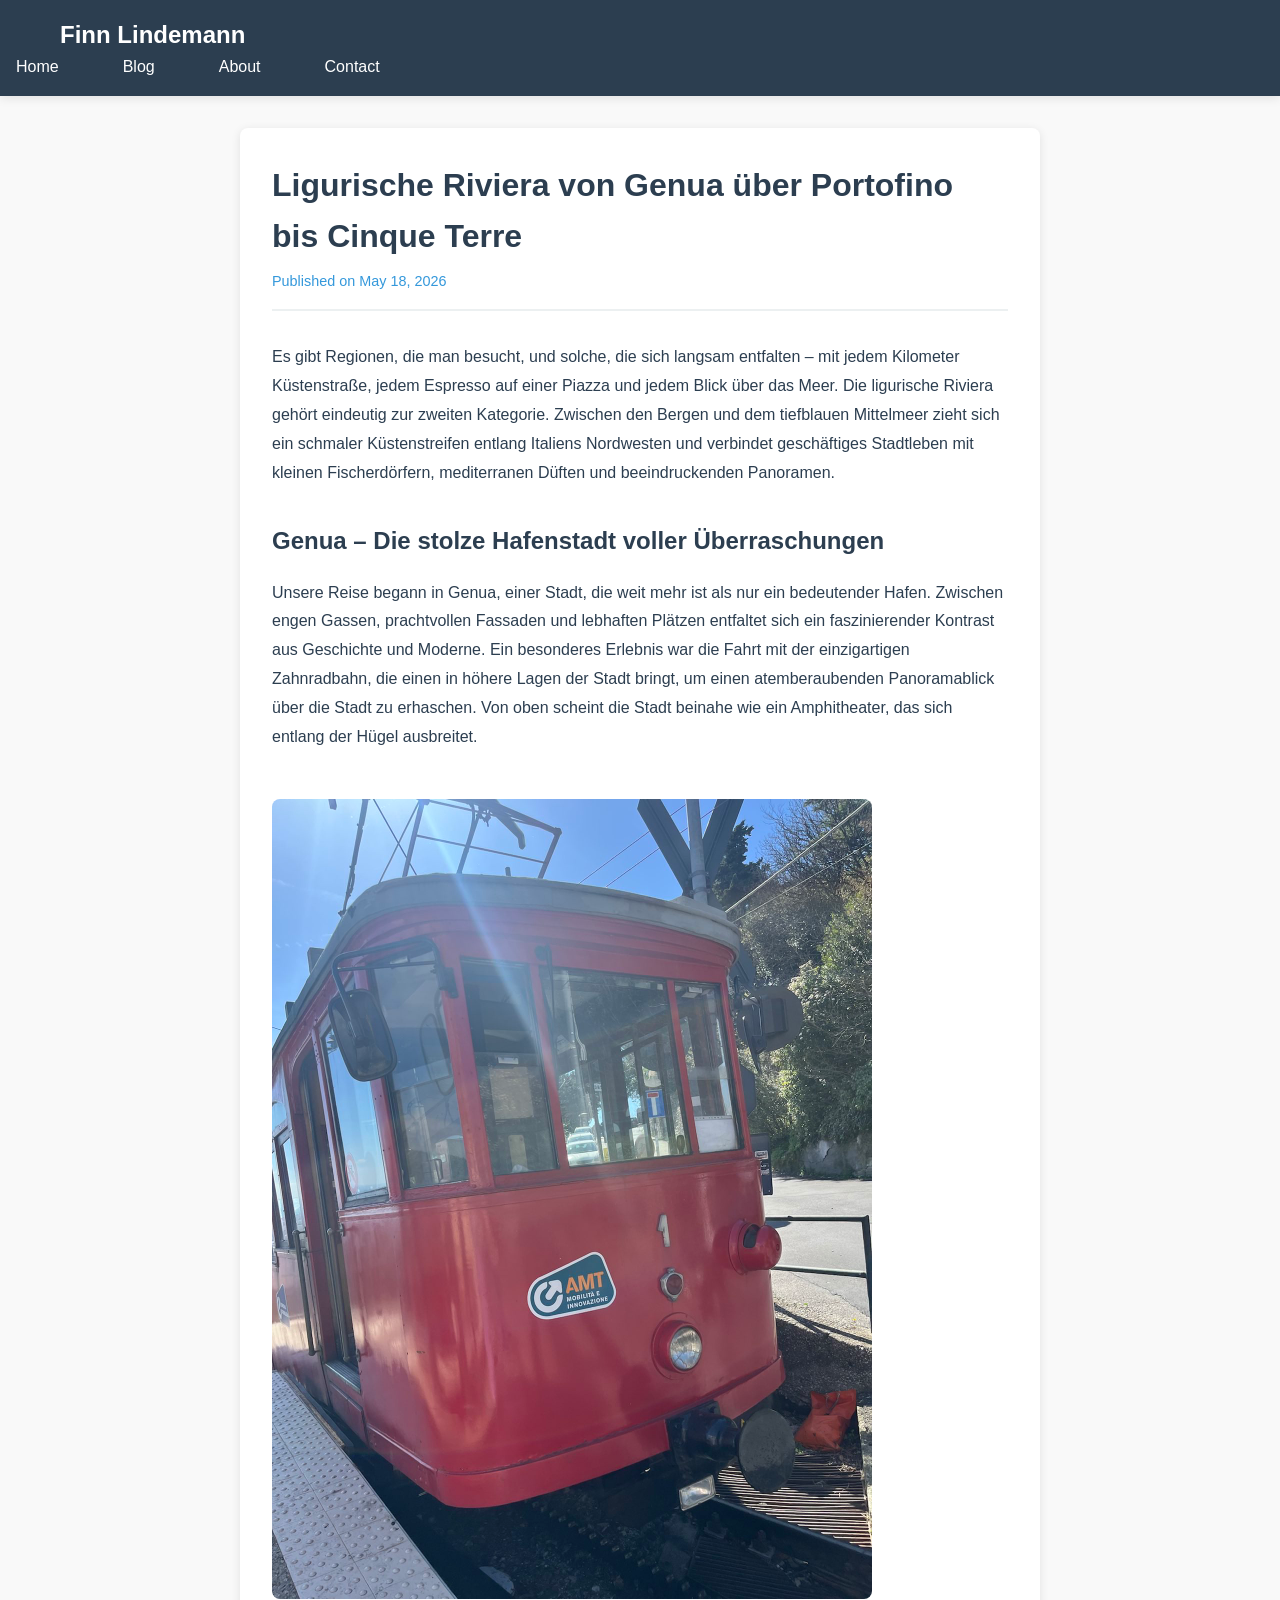
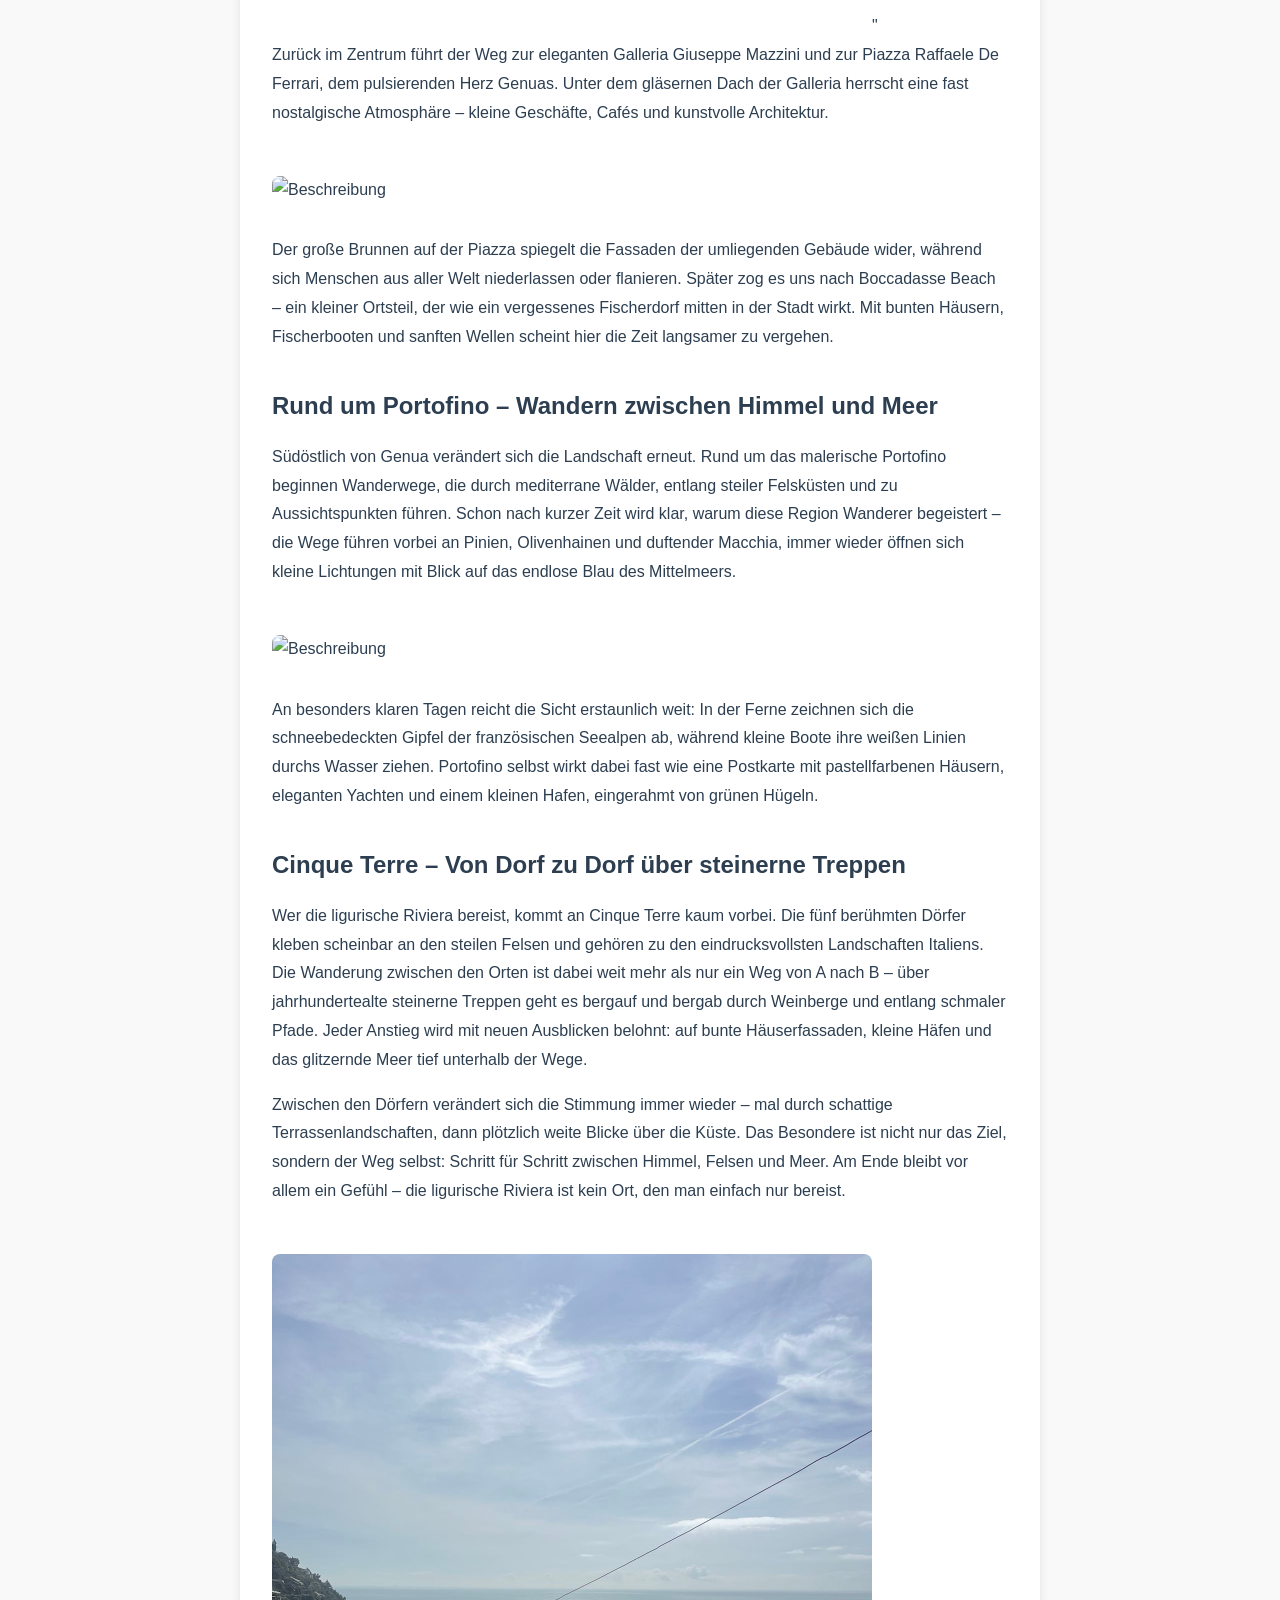
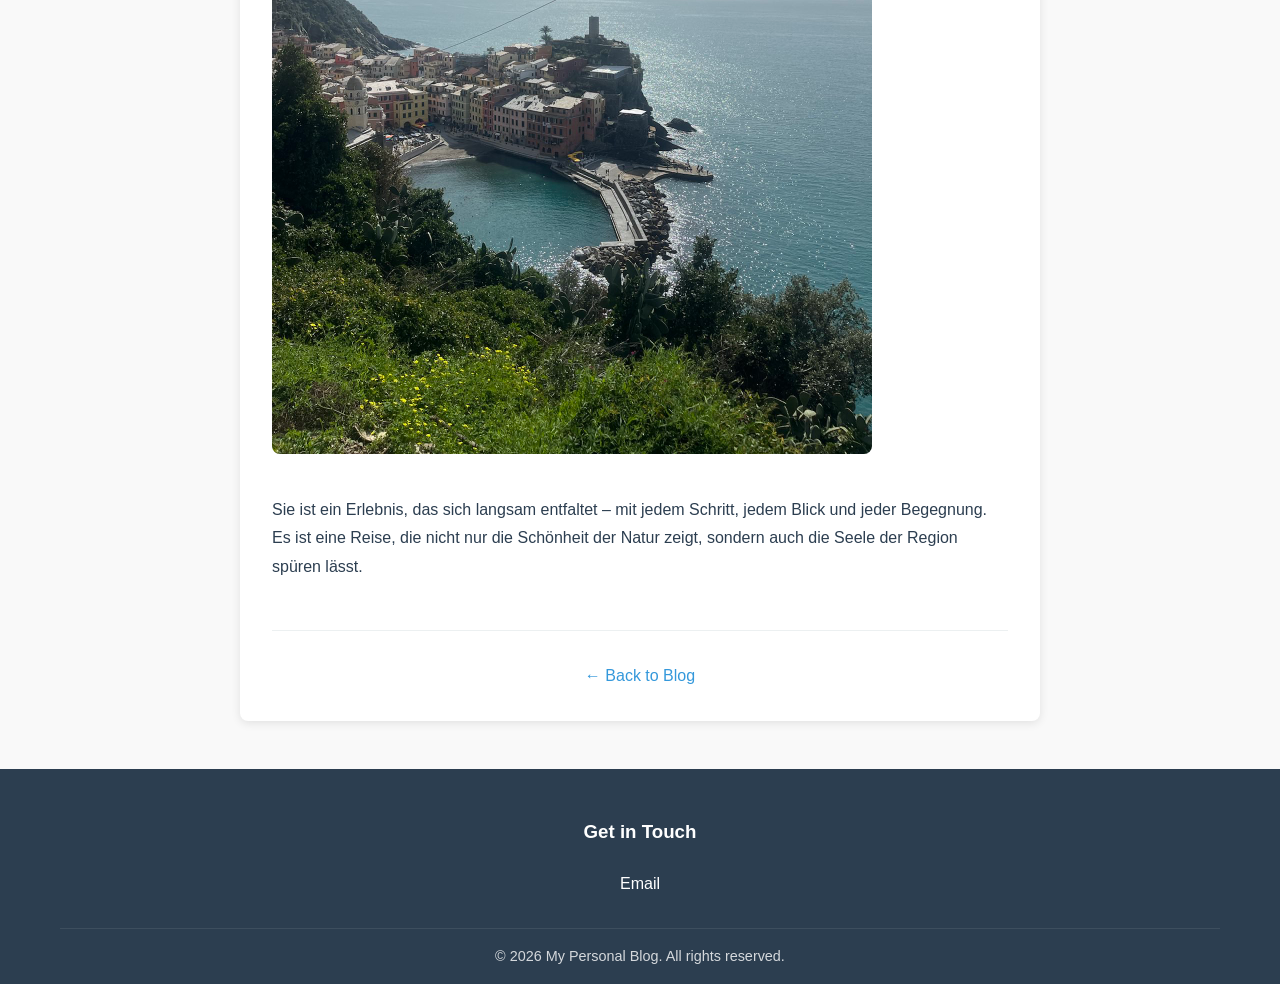
==== posts/first-post.html @ 4a68a33e "Add files via upload" ====
<!DOCTYPE html>
<html lang="en">
<head>
    <meta charset="UTF-8">
    <meta name="viewport" content="width=device-width, initial-scale=1.0">
    <title>Finn Lindemann</title>
    <link rel="stylesheet" href="../css/style.css">
</head>
<body>
    <nav class="navbar">
        <div class="container">
            <div class="nav-brand">Finn Lindemann</div>
            </div>
            <ul class="nav-links">
                <li><a href="../index.html">Home</a></li>
                <li><a href="../index.html#blog">Blog</a></li>
                <li><a href="../index.html#about">About</a></li>
                <li><a href="../index.html#contact">Contact</a></li>
            </ul>
        </div>
    </nav>

    <main class="post-container">
        <article>
            <div class="post-header">
                <h1>Ligurische Riviera von Genua über Portofino bis Cinque Terre</h1>
                <p class="post-meta">Published on May 18, 2026</p>
            </div>

            <div class="post-content">
                <p>Es gibt Regionen, die man besucht, und solche, die sich langsam entfalten – mit jedem Kilometer Küstenstraße, jedem Espresso auf einer Piazza und jedem Blick über das Meer. Die ligurische Riviera gehört eindeutig zur zweiten Kategorie. Zwischen den Bergen und dem tiefblauen Mittelmeer zieht sich ein schmaler Küstenstreifen entlang Italiens Nordwesten und verbindet geschäftiges Stadtleben mit kleinen Fischerdörfern, mediterranen Düften und beeindruckenden Panoramen.</p>

                <h2>Genua – Die stolze Hafenstadt voller Überraschungen</h2>
                <p>Unsere Reise begann in Genua, einer Stadt, die weit mehr ist als nur ein bedeutender Hafen. Zwischen engen Gassen, prachtvollen Fassaden und lebhaften Plätzen entfaltet sich ein faszinierender Kontrast aus Geschichte und Moderne. Ein besonderes Erlebnis war die Fahrt mit der einzigartigen Zahnradbahn, die einen in höhere Lagen der Stadt bringt, um einen atemberaubenden Panoramablick über die Stadt zu erhaschen. Von oben scheint die Stadt beinahe wie ein Amphitheater, das sich entlang der Hügel ausbreitet.</p>
                <img src="../img/zahnradbahn.jpg" alt="Zahnradbahn in Genua" style="width: 100%; max-width: 600px; margin: 2rem auto; border-radius: 8px;">"

                <p>Zurück im Zentrum führt der Weg zur eleganten Galleria Giuseppe Mazzini und zur Piazza Raffaele De Ferrari, dem pulsierenden Herz Genuas. Unter dem gläsernen Dach der Galleria herrscht eine fast nostalgische Atmosphäre – kleine Geschäfte, Cafés und kunstvolle Architektur.</p> <img src="../img/galleria giuseppe mazzini.JPG" alt="Beschreibung" style="width: 100%; max-width: 600px; margin: 2rem 0; border-radius: 8px;"> <p>Der große Brunnen auf der Piazza spiegelt die Fassaden der umliegenden Gebäude wider, während sich Menschen aus aller Welt niederlassen oder flanieren. Später zog es uns nach Boccadasse Beach – ein kleiner Ortsteil, der wie ein vergessenes Fischerdorf mitten in der Stadt wirkt. Mit bunten Häusern, Fischerbooten und sanften Wellen scheint hier die Zeit langsamer zu vergehen.</p>

                <h2>Rund um Portofino – Wandern zwischen Himmel und Meer</h2>
                <p>Südöstlich von Genua verändert sich die Landschaft erneut. Rund um das malerische Portofino beginnen Wanderwege, die durch mediterrane Wälder, entlang steiler Felsküsten und zu Aussichtspunkten führen. Schon nach kurzer Zeit wird klar, warum diese Region Wanderer begeistert – die Wege führen vorbei an Pinien, Olivenhainen und duftender Macchia, immer wieder öffnen sich kleine Lichtungen mit Blick auf das endlose Blau des Mittelmeers.</p> <img src="../img/portofino2.JPG" alt="Beschreibung" style="width: 100%; max-width: 600px; margin: 2rem 0; border-radius: 8px;">

                <p>An besonders klaren Tagen reicht die Sicht erstaunlich weit: In der Ferne zeichnen sich die schneebedeckten Gipfel der französischen Seealpen ab, während kleine Boote ihre weißen Linien durchs Wasser ziehen. Portofino selbst wirkt dabei fast wie eine Postkarte mit pastellfarbenen Häusern, eleganten Yachten und einem kleinen Hafen, eingerahmt von grünen Hügeln.</p>

                <h2>Cinque Terre – Von Dorf zu Dorf über steinerne Treppen</h2>
                <p>Wer die ligurische Riviera bereist, kommt an Cinque Terre kaum vorbei. Die fünf berühmten Dörfer kleben scheinbar an den steilen Felsen und gehören zu den eindrucksvollsten Landschaften Italiens. Die Wanderung zwischen den Orten ist dabei weit mehr als nur ein Weg von A nach B – über jahrhundertealte steinerne Treppen geht es bergauf und bergab durch Weinberge und entlang schmaler Pfade. Jeder Anstieg wird mit neuen Ausblicken belohnt: auf bunte Häuserfassaden, kleine Häfen und das glitzernde Meer tief unterhalb der Wege.</p>

                <p>Zwischen den Dörfern verändert sich die Stimmung immer wieder – mal durch schattige Terrassenlandschaften, dann plötzlich weite Blicke über die Küste. Das Besondere ist nicht nur das Ziel, sondern der Weg selbst: Schritt für Schritt zwischen Himmel, Felsen und Meer. Am Ende bleibt vor allem ein Gefühl – die ligurische Riviera ist kein Ort, den man einfach nur bereist.</p>
                <img src="../img/cinque.jpg" alt="Cinque Terre" style="width: 100%; max-width: 600px; margin: 2rem auto; border-radius: 8px;">
                <p>Sie ist ein Erlebnis, das sich langsam entfaltet – mit jedem Schritt, jedem Blick und jeder Begegnung. Es ist eine Reise, die nicht nur die Schönheit der Natur zeigt, sondern auch die Seele der Region spüren lässt.</p>

            </div>
        </article>

        <div style="text-align: center; margin-top: 3rem; padding-top: 2rem; border-top: 1px solid #ecf0f1;">
            <a href="../index.html#blog" class="read-more">← Back to Blog</a>
        </div>
    </main>

    <footer class="footer">
        <div class="container">
            <h3>Get in Touch</h3>
            <div class="social-links">
                <a href="mailto:your-email@example.com" class="social-link">Email</a>
            </div>
            <p class="footer-text">&copy; 2026 My Personal Blog. All rights reserved.</p>
        </div>
    </footer>

    <script src="../js/script.js"></script>
</body>
</html>
---- css/style.css ----
/* Global Styles */
:root {
    --primary-color: #2c3e50;
    --secondary-color: #3498db;
    --accent-color: #e74c3c;
    --light-bg: #ecf0f1;
    --dark-text: #2c3e50;
    --light-text: #ffffff;
    --border-radius: 8px;
    --box-shadow: 0 2px 10px rgba(0, 0, 0, 0.1);
}

* {
    margin: 0;
    padding: 0;
    box-sizing: border-box;
}

body {
    font-family: 'Segoe UI', Tahoma, Geneva, Verdana, sans-serif;
    line-height: 1.6;
    color: var(--dark-text);
    background-color: #f9f9f9;
}

.container {
    max-width: 1200px;
    margin: 0 auto;
    padding: 0 20px;
}

/* Navigation */
.navbar {
    background-color: var(--primary-color);
    padding: 1rem 0;
    position: sticky;
    top: 0;
    z-index: 100;
    box-shadow: var(--box-shadow);
}

.navbar .container {
    display: flex;
    justify-content: space-between;
    align-items: center;
}

.nav-brand {
    font-size: 1.5rem;
    font-weight: bold;
    color: var(--light-text);
}

.nav-links {
    display: flex;
    list-style: none;
    gap: 2rem;
}

.nav-links a {
    color: var(--light-text);
    text-decoration: none;
    transition: color 0.3s ease;
    padding: 0.5rem 1rem;
}

.nav-links a:hover,
.nav-links a.active {
    color: var(--secondary-color);
    border-bottom: 2px solid var(--secondary-color);
}

/* Hero Section */
.hero {
    background: linear-gradient(135deg, rgba(44, 62, 80, 0.8) 0%, rgba(52, 152, 219, 0.8) 100%), url('../img/geralt-neurons-7420670_1920.jpg');
    background-size: cover;
    background-position: center;
    background-attachment: fixed;
    color: var(--light-text);
    padding: 5rem 0;
    text-align: center;
}

.hero h1 {
    font-size: 3rem;
    margin-bottom: 1rem;
}

.hero p {
    font-size: 1.25rem;
    opacity: 0.9;
}

/* Blog Section */
.blog-section {
    padding: 3rem 0;
}

.blog-section h2 {
    font-size: 2rem;
    margin-bottom: 2rem;
    text-align: center;
}

.blog-grid {
    display: grid;
    grid-template-columns: repeat(auto-fill, minmax(300px, 1fr));
    gap: 2rem;
}

.blog-card {
    background: var(--light-text);
    border-radius: var(--border-radius);
    overflow: hidden;
    box-shadow: var(--box-shadow);
    transition: transform 0.3s ease, box-shadow 0.3s ease;
}

.blog-card:hover {
    transform: translateY(-5px);
    box-shadow: 0 5px 20px rgba(0, 0, 0, 0.15);
}

.blog-image {
    width: 100%;
    height: 200px;
    overflow: hidden;
}

.blog-image img {
    width: 100%;
    height: 100%;
    object-fit: cover;
}

.blog-content {
    padding: 1.5rem;
}

.blog-content h3 {
    font-size: 1.25rem;
    margin-bottom: 0.5rem;
}

.blog-date {
    color: var(--secondary-color);
    font-size: 0.9rem;
    margin-bottom: 1rem;
}

.blog-content p {
    color: #555;
    margin-bottom: 1rem;
    line-height: 1.6;
}

.read-more {
    color: var(--secondary-color);
    text-decoration: none;
    font-weight: 500;
    transition: color 0.3s ease;
}

.read-more:hover {
    color: var(--accent-color);
}

/* About Section */
.about-section {
    padding: 3rem 0;
    background-color: var(--light-bg);
    border-radius: var(--border-radius);
    margin: 2rem 0;
}

.about-section h2 {
    font-size: 2rem;
    margin-bottom: 2rem;
    text-align: center;
}

.about-content {
    display: flex;
    gap: 2rem;
    align-items: center;
    flex-wrap: wrap;
}

.profile-pic {
    width: 200px;
    height: 200px;
    border-radius: 50%;
    object-fit: cover;
    box-shadow: var(--box-shadow);
}

.about-text {
    flex: 1;
    min-width: 300px;
}

.about-text p {
    margin-bottom: 1rem;
    line-height: 1.8;
}

/* Footer */
.footer {
    background-color: var(--primary-color);
    color: var(--light-text);
    padding: 3rem 0 1rem;
    margin-top: 3rem;
}

.footer h3 {
    text-align: center;
    margin-bottom: 1.5rem;
}

.social-links {
    display: flex;
    justify-content: center;
    gap: 1.5rem;
    margin-bottom: 2rem;
    flex-wrap: wrap;
}

.social-link {
    color: var(--light-text);
    text-decoration: none;
    transition: color 0.3s ease;
}

.social-link:hover {
    color: var(--secondary-color);
}

.footer-text {
    text-align: center;
    font-size: 0.9rem;
    opacity: 0.8;
    padding-top: 1rem;
    border-top: 1px solid rgba(255, 255, 255, 0.1);
}

/* Blog Post Page */
.post-container {
    max-width: 800px;
    margin: 2rem auto;
    background: var(--light-text);
    padding: 2rem;
    border-radius: var(--border-radius);
    box-shadow: var(--box-shadow);
}

.post-header {
    margin-bottom: 2rem;
    border-bottom: 2px solid var(--light-bg);
    padding-bottom: 1rem;
}

.post-header h1 {
    font-size: 2rem;
    margin-bottom: 0.5rem;
}

.post-meta {
    color: var(--secondary-color);
    font-size: 0.9rem;
}

.post-content {
    line-height: 1.8;
}

.post-content p {
    margin-bottom: 1rem;
}

.post-content h2 {
    font-size: 1.5rem;
    margin: 2rem 0 1rem 0;
}

/* Responsive Design */
@media (max-width: 768px) {
    .hero h1 {
        font-size: 2rem;
    }

    .nav-links {
        gap: 1rem;
    }

    .blog-grid {
        grid-template-columns: 1fr;
    }

    .about-content {
        flex-direction: column;
        text-align: center;
    }

    .social-links {
        flex-direction: column;
        gap: 1rem;
    }

    .post-container {
        margin: 1rem;
        padding: 1rem;
    }
}
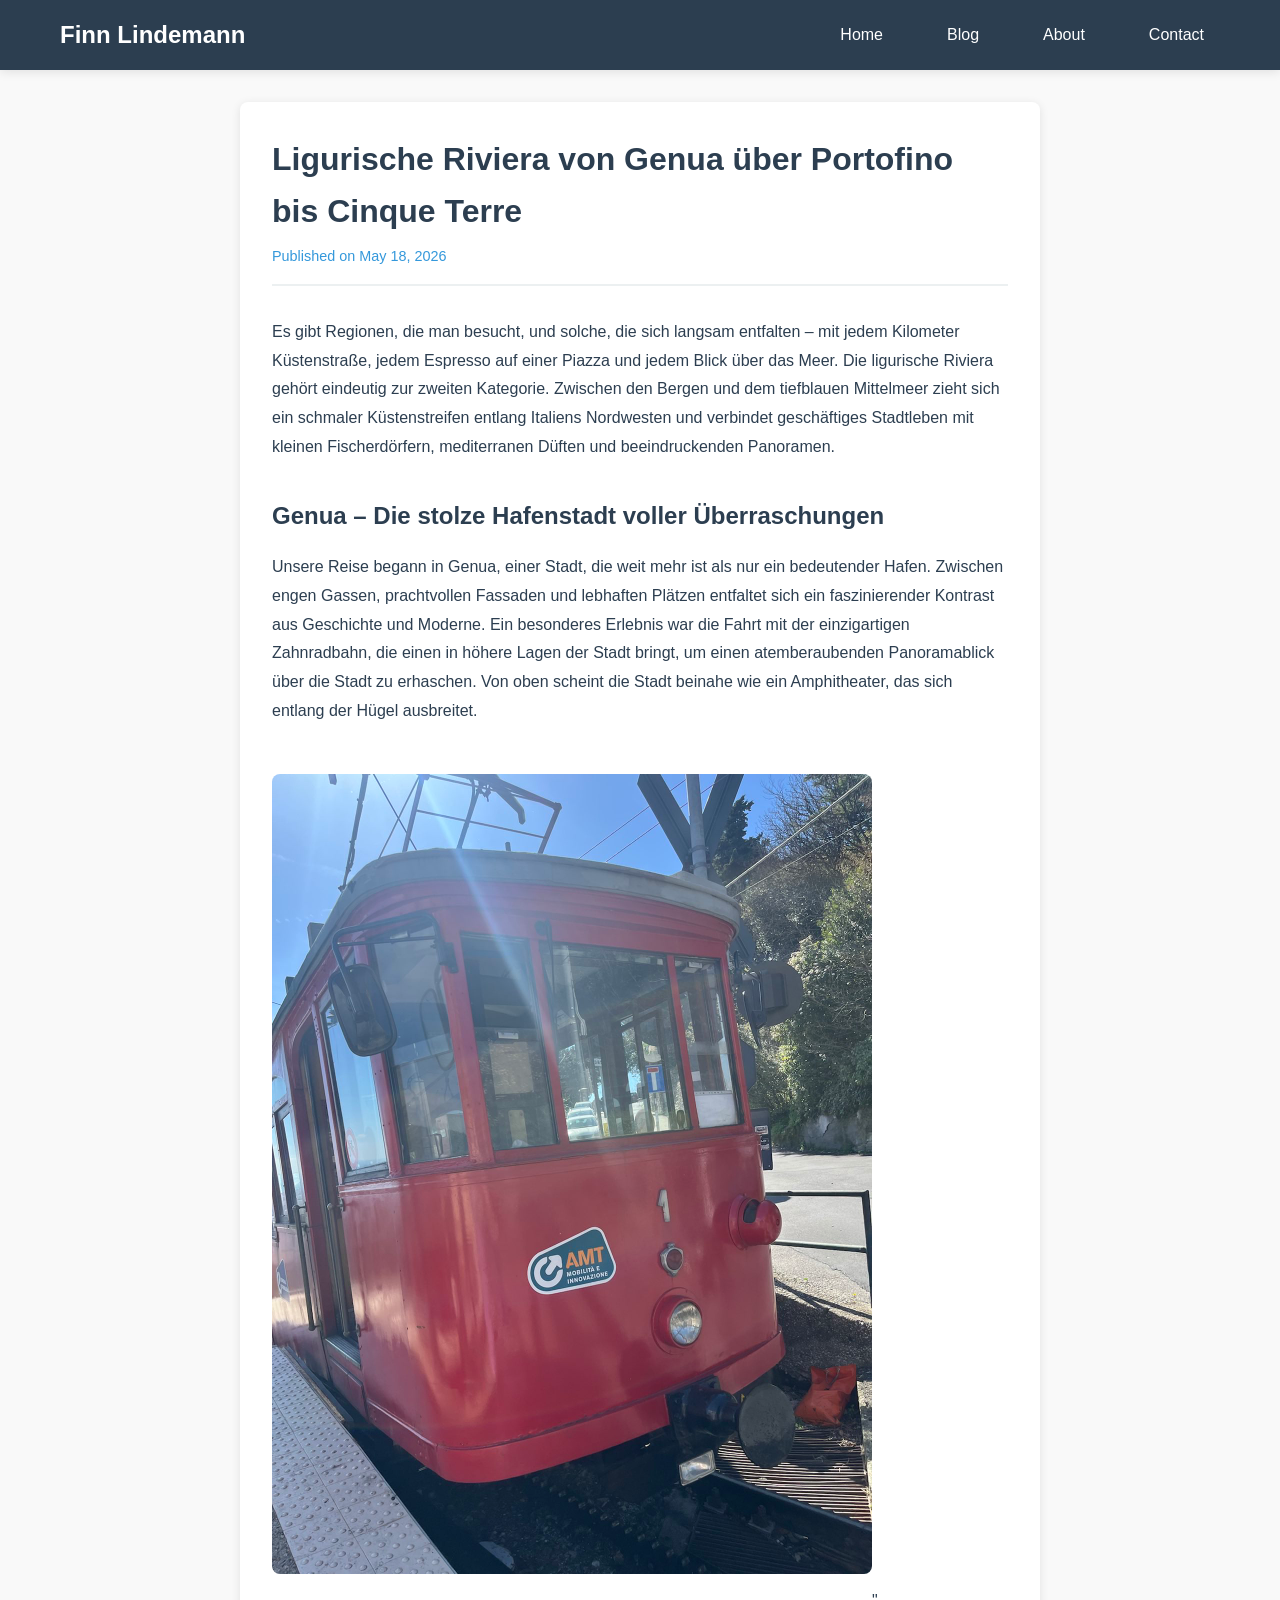
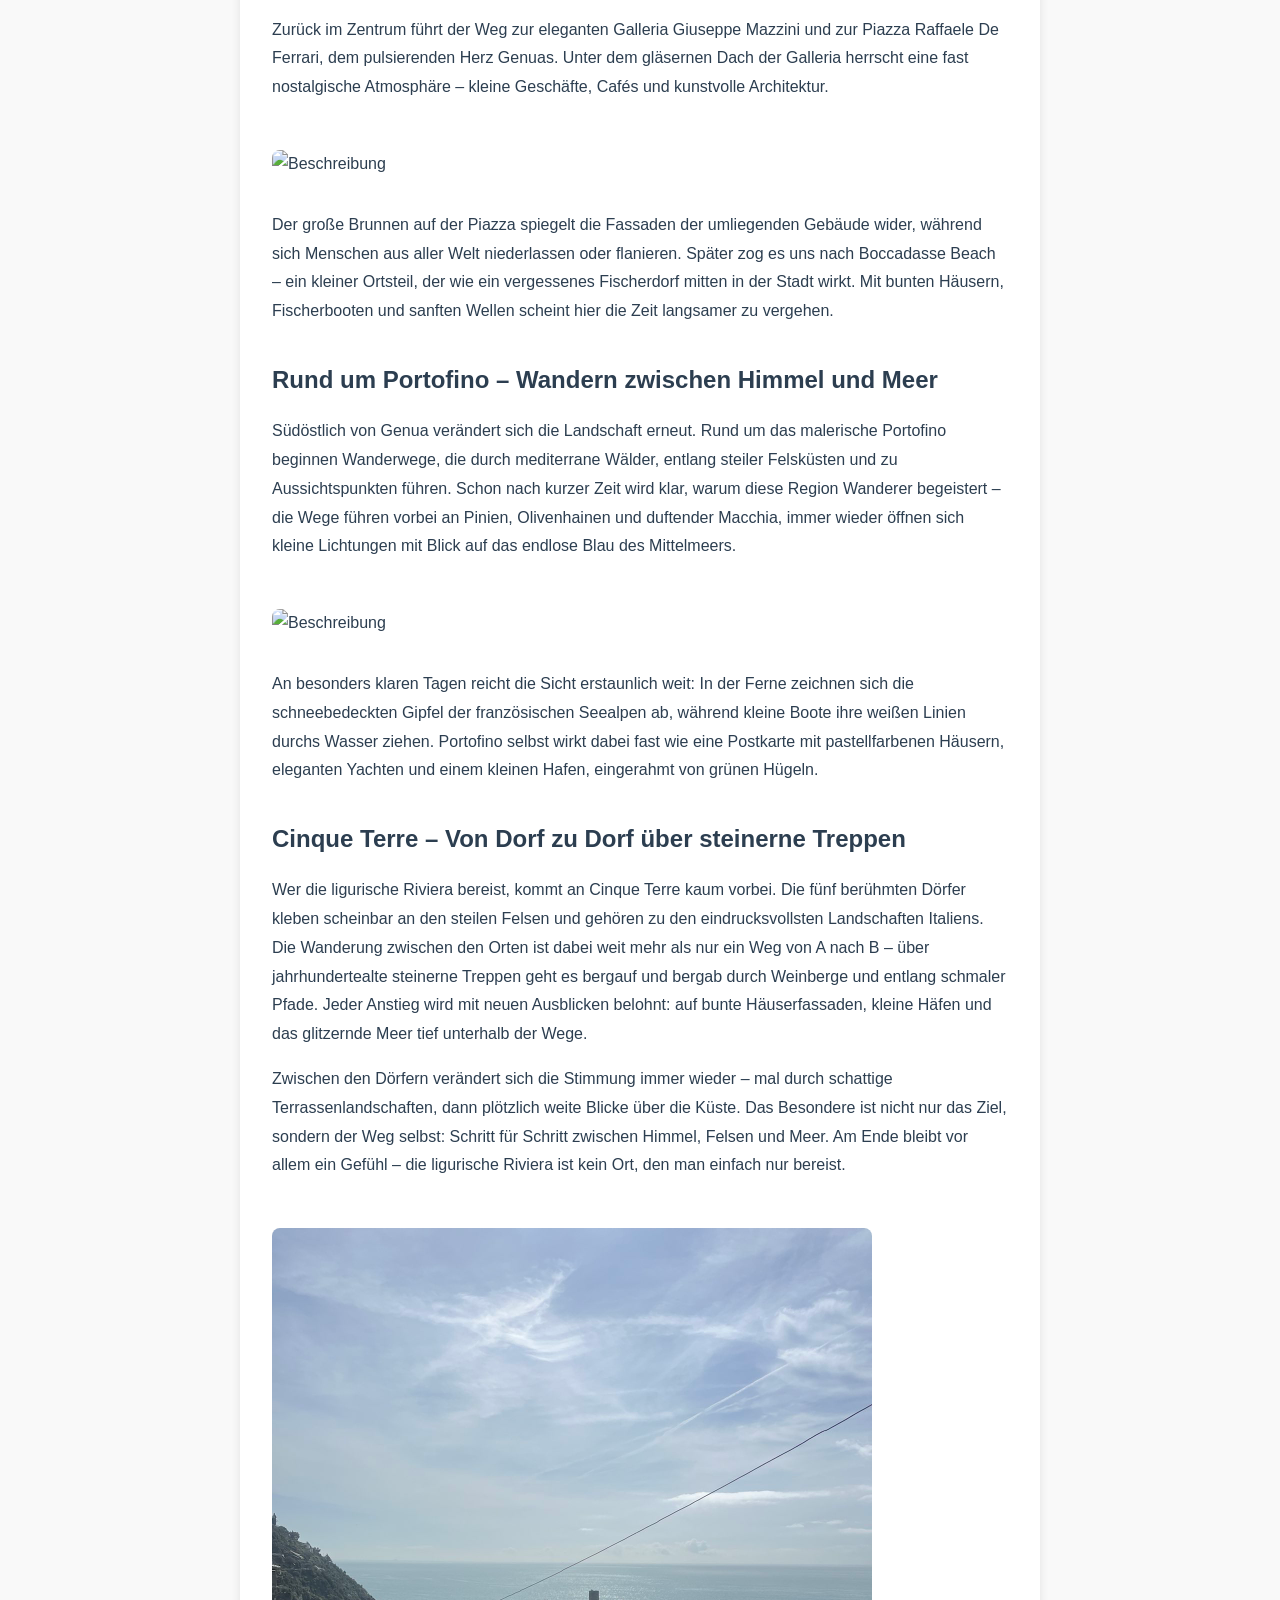
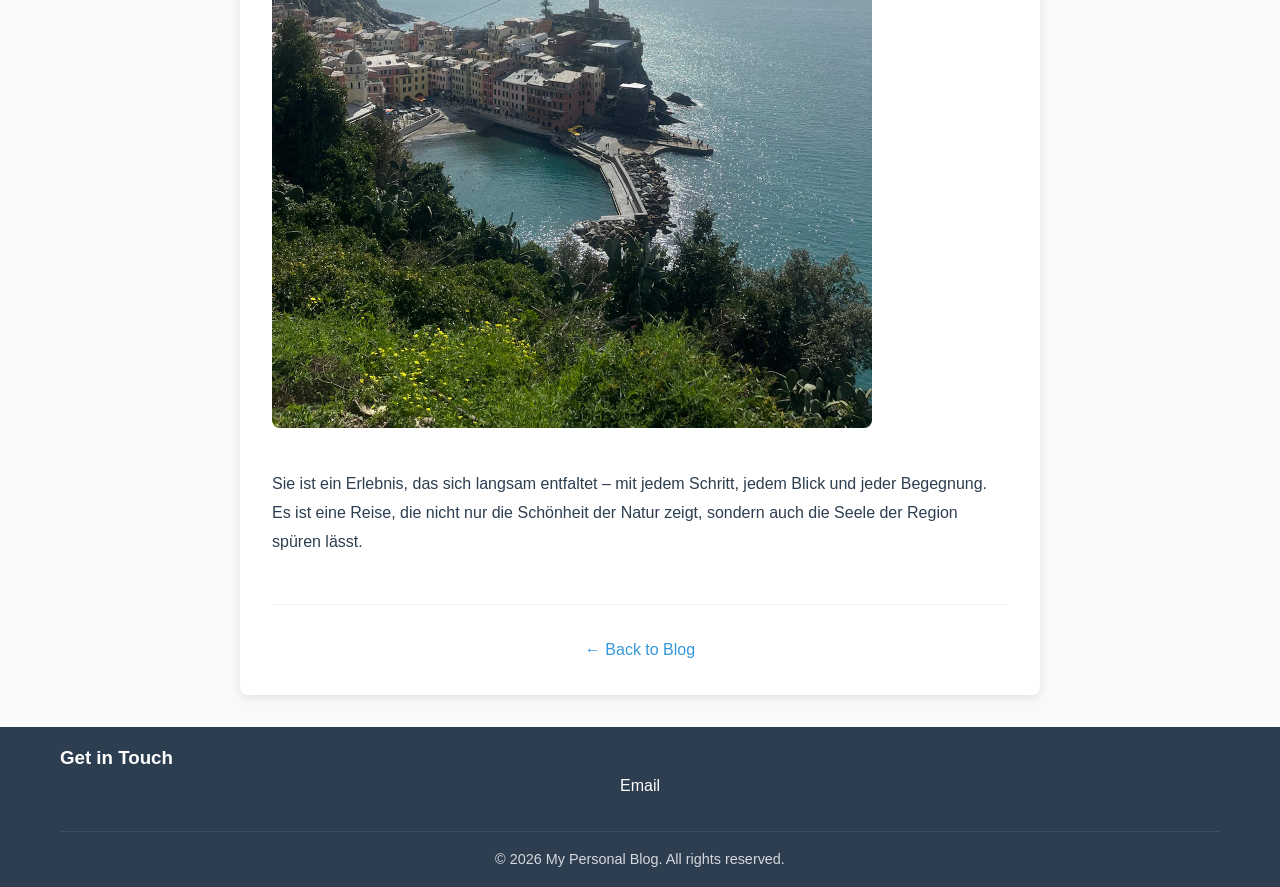
==== commit 9a591b31: "Add files via upload" ====
--- a/posts/first-post.html
+++ b/posts/first-post.html
@@ -10,7 +10,6 @@
     <nav class="navbar">
         <div class="container">
             <div class="nav-brand">Finn Lindemann</div>
-            </div>
             <ul class="nav-links">
                 <li><a href="../index.html">Home</a></li>
                 <li><a href="../index.html#blog">Blog</a></li>
@@ -34,7 +33,9 @@
                 <p>Unsere Reise begann in Genua, einer Stadt, die weit mehr ist als nur ein bedeutender Hafen. Zwischen engen Gassen, prachtvollen Fassaden und lebhaften Plätzen entfaltet sich ein faszinierender Kontrast aus Geschichte und Moderne. Ein besonderes Erlebnis war die Fahrt mit der einzigartigen Zahnradbahn, die einen in höhere Lagen der Stadt bringt, um einen atemberaubenden Panoramablick über die Stadt zu erhaschen. Von oben scheint die Stadt beinahe wie ein Amphitheater, das sich entlang der Hügel ausbreitet.</p>
                 <img src="../img/zahnradbahn.jpg" alt="Zahnradbahn in Genua" style="width: 100%; max-width: 600px; margin: 2rem auto; border-radius: 8px;">"
 
-                <p>Zurück im Zentrum führt der Weg zur eleganten Galleria Giuseppe Mazzini und zur Piazza Raffaele De Ferrari, dem pulsierenden Herz Genuas. Unter dem gläsernen Dach der Galleria herrscht eine fast nostalgische Atmosphäre – kleine Geschäfte, Cafés und kunstvolle Architektur.</p> <img src="../img/galleria giuseppe mazzini.JPG" alt="Beschreibung" style="width: 100%; max-width: 600px; margin: 2rem 0; border-radius: 8px;"> <p>Der große Brunnen auf der Piazza spiegelt die Fassaden der umliegenden Gebäude wider, während sich Menschen aus aller Welt niederlassen oder flanieren. Später zog es uns nach Boccadasse Beach – ein kleiner Ortsteil, der wie ein vergessenes Fischerdorf mitten in der Stadt wirkt. Mit bunten Häusern, Fischerbooten und sanften Wellen scheint hier die Zeit langsamer zu vergehen.</p>
+                <p>Zurück im Zentrum führt der Weg zur eleganten Galleria Giuseppe Mazzini und zur Piazza Raffaele De Ferrari, dem pulsierenden Herz Genuas. Unter dem gläsernen Dach der Galleria herrscht eine fast nostalgische Atmosphäre – kleine Geschäfte, Cafés und kunstvolle Architektur.</p>
+                <img src="../img/galleria giuseppe mazzini.JPG" alt="Beschreibung" style="width: 100%; max-width: 600px; margin: 2rem 0; border-radius: 8px;">
+                <p>Der große Brunnen auf der Piazza spiegelt die Fassaden der umliegenden Gebäude wider, während sich Menschen aus aller Welt niederlassen oder flanieren. Später zog es uns nach Boccadasse Beach – ein kleiner Ortsteil, der wie ein vergessenes Fischerdorf mitten in der Stadt wirkt. Mit bunten Häusern, Fischerbooten und sanften Wellen scheint hier die Zeit langsamer zu vergehen.</p>
 
                 <h2>Rund um Portofino – Wandern zwischen Himmel und Meer</h2>
                 <p>Südöstlich von Genua verändert sich die Landschaft erneut. Rund um das malerische Portofino beginnen Wanderwege, die durch mediterrane Wälder, entlang steiler Felsküsten und zu Aussichtspunkten führen. Schon nach kurzer Zeit wird klar, warum diese Region Wanderer begeistert – die Wege führen vorbei an Pinien, Olivenhainen und duftender Macchia, immer wieder öffnen sich kleine Lichtungen mit Blick auf das endlose Blau des Mittelmeers.</p> <img src="../img/portofino2.JPG" alt="Beschreibung" style="width: 100%; max-width: 600px; margin: 2rem 0; border-radius: 8px;">
--- a/css/style.css
+++ b/css/style.css
@@ -71,6 +71,10 @@
 }
 
 /* Hero Section */
+#home {
+    scroll-margin-top: 90px;
+}
+
 .hero {
     background: linear-gradient(135deg, rgba(44, 62, 80, 0.8) 0%, rgba(52, 152, 219, 0.8) 100%), url('../img/geralt-neurons-7420670_1920.jpg');
     background-size: cover;
@@ -104,7 +108,7 @@
 
 .blog-grid {
     display: grid;
-    grid-template-columns: repeat(auto-fill, minmax(300px, 1fr));
+    grid-template-columns: repeat(auto-fill, minmax(250px, 1fr));
     gap: 2rem;
 }
 
@@ -181,9 +185,10 @@
 
 .about-content {
     display: flex;
-    gap: 2rem;
+    flex-direction: column;
     align-items: center;
-    flex-wrap: wrap;
+    text-align: center;
+    gap: 1.5rem;
 }
 
 .profile-pic {
@@ -195,24 +200,104 @@
 }
 
 .about-text {
-    flex: 1;
-    min-width: 300px;
-}
-
-.about-text p {
-    margin-bottom: 1rem;
-    line-height: 1.8;
-}
-
-/* Footer */
+    max-width: 700px;
+    width: 100%;
+}
+
+    .timeline {
+        position: relative;
+        margin-top: 2.5rem;
+        padding-left: 2rem;
+        isolation: isolate;
+    }
+
+    .timeline::before {
+        content: '';
+        position: absolute;
+        top: 0;
+        left: 1rem;
+        width: 3px;
+        height: 100%;
+        background: var(--secondary-color);
+        border-radius: 2px;
+        z-index: 0;
+    }
+
+    .timeline-item {
+        position: relative;
+        z-index: 1;
+        padding: 1.5rem 1rem 1.5rem 5rem;
+        margin-bottom: 1.5rem;
+        background: rgba(255, 255, 255, 0.95);
+        border-radius: var(--border-radius);
+        box-shadow: var(--box-shadow);
+        opacity: 0;
+        transform: translateY(30px);
+        transition: opacity 0.6s ease, transform 0.6s ease;
+        will-change: opacity, transform;
+    }
+
+    .timeline-year {
+        position: absolute;
+        top: 1.5rem;
+        left: 1rem;
+        transform: translateX(-100%);
+        display: inline-flex;
+        align-items: center;
+        justify-content: center;
+        padding: 0.35rem 0.75rem;
+        min-width: 4.5rem;
+        background: var(--primary-color);
+        color: var(--light-text);
+        border-radius: 999px;
+        font-weight: 700;
+        font-size: 0.9rem;
+        white-space: normal;
+        text-align: center;
+        z-index: 2;
+    }
+
+    .timeline-year--range {
+        padding: 0.5rem 0.75rem;
+        line-height: 1.1;
+    }
+
+    .timeline-item.is-visible {
+        opacity: 1;
+        transform: translateY(0);
+    }
+
+    .timeline-item:last-child {
+        margin-bottom: 0;
+    }
+
+    .timeline-details h3 {
+        margin-bottom: 0.5rem;
+        font-size: 1.1rem;
+    }
+
+    .timeline-details p {
+        color: #555;
+        line-height: 1.7;
+    }
+.contact-section,
 .footer {
+    scroll-margin-top: 120px;
+}
+
+.footer {
+    padding: 1rem 0;
     background-color: var(--primary-color);
     color: var(--light-text);
-    padding: 3rem 0 1rem;
-    margin-top: 3rem;
-}
-
-.footer h3 {
+}
+
+.contact-section {
+    padding: 3rem 0;
+    background-color: var(--primary-color);
+    color: var(--light-text);
+}
+
+.contact-section h2 {
     text-align: center;
     margin-bottom: 1.5rem;
 }
@@ -220,6 +305,7 @@
 .social-links {
     display: flex;
     justify-content: center;
+    align-items: center;
     gap: 1.5rem;
     margin-bottom: 2rem;
     flex-wrap: wrap;
@@ -284,12 +370,27 @@
 
 /* Responsive Design */
 @media (max-width: 768px) {
+    .container {
+        padding: 0 15px;
+    }
+
+    .hero {
+        background-attachment: scroll;
+        padding: 4rem 0;
+    }
+
     .hero h1 {
         font-size: 2rem;
     }
 
+    .hero p {
+        font-size: 1.1rem;
+    }
+
     .nav-links {
         gap: 1rem;
+        flex-wrap: wrap;
+        justify-content: center;
     }
 
     .blog-grid {
@@ -298,7 +399,17 @@
 
     .about-content {
         flex-direction: column;
+        align-items: center;
         text-align: center;
+    }
+
+    .about-text {
+        min-width: auto;
+    }
+
+    .profile-pic {
+        width: 160px;
+        height: 160px;
     }
 
     .social-links {
@@ -310,4 +421,22 @@
         margin: 1rem;
         padding: 1rem;
     }
-}
+
+    .timeline {
+        padding-left: 2rem;
+    }
+
+    .timeline::before {
+        left: 1rem;
+    }
+
+    .timeline-item {
+        padding-left: 5rem;
+    }
+
+    .timeline-year {
+        left: 1rem;
+        transform: translateX(-100%);
+        top: 1.5rem;
+    }
+}
